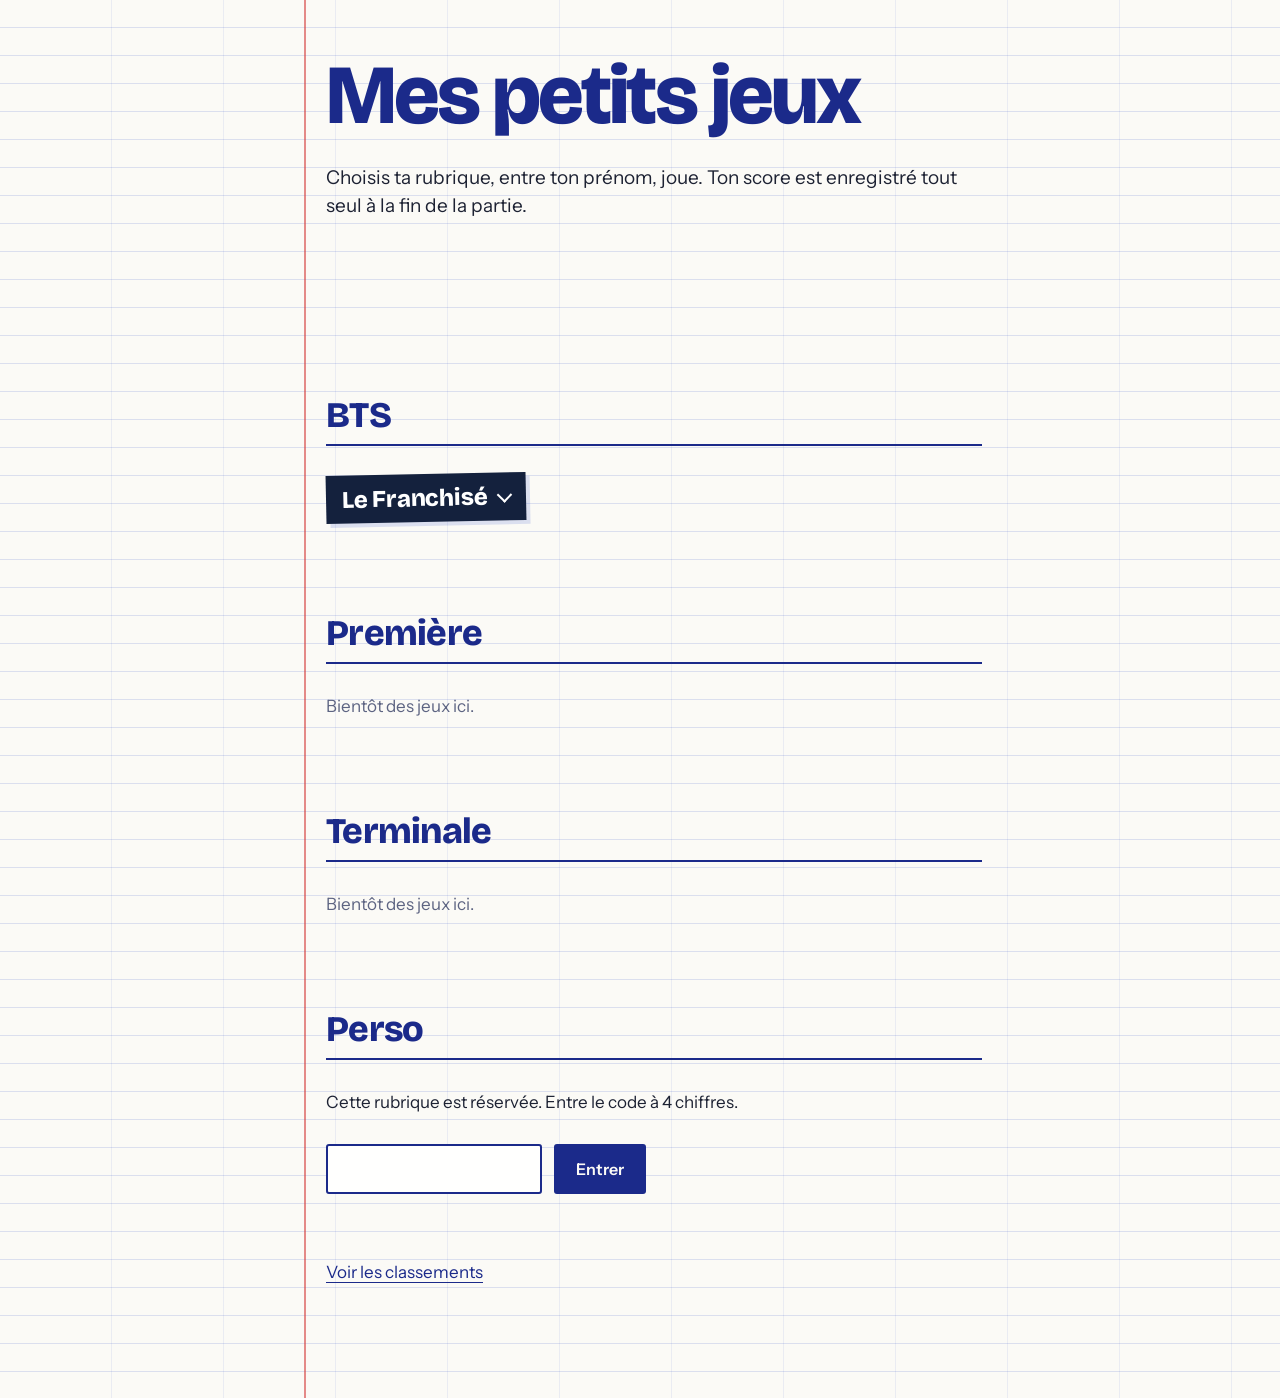
==== index.html @ 207099c4 "Les jeux se déroulent au clic sur leur nom Co-Authored-By: Claude Sonnet 5.5 <noreply@anthropic.com>" ====
<!doctype html>
<html lang="fr">
<head>
<meta charset="utf-8">
<meta name="viewport" content="width=device-width, initial-scale=1">
<title>Mes petits jeux</title>
<link rel="preconnect" href="https://fonts.googleapis.com">
<link rel="preconnect" href="https://fonts.gstatic.com" crossorigin>
<link rel="stylesheet" href="https://fonts.googleapis.com/css2?family=Bricolage+Grotesque:opsz,wght@12..96,800&family=Instrument+Sans:wght@400;600&display=swap">
<link rel="stylesheet" href="css/site.css">
</head>
<body>
<main class="page">
  <h1>Mes petits jeux</h1>
  <p class="lead">Choisis ta rubrique, entre ton prénom, joue. Ton score est enregistré tout seul à la fin de la partie.</p>
  <div class="tally" id="tally" aria-live="polite"></div>
  <div id="games"></div>
  <p class="note"><a href="classement.html">Voir les classements</a></p>
</main>

<script src="js/config.js"></script>
<script src="js/games.js"></script>
<script src="js/scores.js"></script>
<script src="js/access.js"></script>
<script>
(function () {
  "use strict";
  var esc = MesJeux.esc, root = document.getElementById("games");
  var total = 0, pending = 0;

  function podium(g, html) { var o = document.getElementById("top-" + g.id); if (o) o.innerHTML = html; }

  /* Traits de pointage : quatre barres et une barre en travers, par groupe de cinq */
  function tallyHTML(n) {
    var shown = Math.min(n, 50), groups = Math.floor(shown / 5), rest = shown % 5, h = "";
    function svg(bars, crossed) {
      var w = Math.max(bars, 1) * 10 + 6, s = '<svg viewBox="0 0 ' + w + ' 40" aria-hidden="true" fill="none" stroke="currentColor" stroke-width="2.4" stroke-linecap="round">';
      for (var i = 0; i < bars; i++) s += '<path d="M' + (5 + i * 10) + ' 3v34"/>';
      if (crossed) s += '<path d="M1 33L' + (w - 1) + ' 7"/>';
      return s + "</svg>";
    }
    for (var i = 0; i < groups; i++) h += svg(4, true);
    if (rest) h += svg(rest, false);
    return h + '<span class="count">' + n + " partie" + (n > 1 ? "s" : "") + " jouée" + (n > 1 ? "s" : "") + (n > 50 ? " (50 traits affichés)" : "") + "</span>";
  }

  /* Un jeu = son nom ; un clic déroule la description, le podium et le bouton Jouer */
  function gameBlock(g) {
    var d = document.createElement("details");
    d.className = "game";
    d.innerHTML =
      '<summary class="tag" style="--bg:' + g.bg + ';--fg:' + g.fg + '">' + esc(g.title) + '</summary>' +
      '<div class="game-body">' +
      '<p class="blurb">' + esc(g.blurb) + (g.codeHash ? ' <span class="small">Ce jeu demande un code.</span>' : "") + '</p>' +
      '<ol class="podium" id="top-' + esc(g.id) + '"><li><span class="empty">Chargement des scores…</span></li></ol>' +
      '<div class="row"><a class="btn" href="' + esc(g.file) + '">Jouer</a>' +
      '<a href="classement.html?game=' + encodeURIComponent(g.id) + '">Classement complet</a></div></div>';
    return d;
  }

  function lockBlock(s) {
    var box = document.createElement("div");
    box.className = "lock";
    box.innerHTML = '<p>Cette rubrique est réservée. Entre le code à ' + s.digits + ' chiffres.</p>' +
      '<form class="codeform"><input inputmode="numeric" pattern="[0-9]*" maxlength="' + s.digits + '" autocomplete="off" aria-label="Code de la rubrique ' + esc(s.title) + '">' +
      '<button class="btn" type="submit">Entrer</button></form><p class="err" role="alert"></p>';
    var input = box.querySelector("input"), err = box.querySelector(".err");
    box.querySelector("form").addEventListener("submit", function (e) {
      e.preventDefault();
      Access.tryCode("sec", s, input.value).then(function (ok) {
        if (ok) render(); else { err.textContent = "Code incorrect. Réessaie."; input.select(); }
      });
    });
    return box;
  }

  function loadScores(g) {
    pending++;
    MesJeux.list(g.id, 1000).then(function (rows) {
      total += rows.length;
      var top = MesJeux.bestPerPlayer(rows).slice(0, 3);
      if (!top.length) { podium(g, '<li><span class="empty">Aucune partie pour l’instant. Lance la première.</span></li>'); return; }
      podium(g, top.map(function (r, i) {
        return '<li><span class="rk">' + (i + 1) + '</span><span class="nm"><span>' + esc(r.player) + '</span></span><span class="sc">' + esc(Math.round(r.score)) + "</span></li>";
      }).join(""));
    }, function () {
      podium(g, '<li><span class="empty">Classement indisponible pour le moment.</span></li>');
    }).then(function () {
      if (--pending === 0 && total > 0) document.getElementById("tally").innerHTML = tallyHTML(total);
    });
  }

  function render() {
    root.innerHTML = ""; total = 0; pending = 0;
    document.getElementById("tally").innerHTML = "";
    var toLoad = [];
    Access.sections.forEach(function (s) {
      var wrap = document.createElement("section");
      wrap.className = "rubrique";
      wrap.innerHTML = '<h2 class="rubrique-title">' + esc(s.title) + "</h2>";
      root.appendChild(wrap);
      if (!Access.sectionOpen(s)) { wrap.appendChild(lockBlock(s)); return; }
      var list = Access.games.filter(function (g) { return g.section === s.id; });
      if (!list.length) { var p = document.createElement("p"); p.className = "soon"; p.textContent = "Bientôt des jeux ici."; wrap.appendChild(p); return; }
      list.forEach(function (g) { wrap.appendChild(gameBlock(g)); toLoad.push(g); });
    });
    if (!MesJeux.ready()) {
      toLoad.forEach(function (g) { podium(g, '<li><span class="empty">Les classements ne sont pas encore branchés.</span></li>'); });
      return;
    }
    toLoad.forEach(loadScores);
  }
  render();
})();
</script>
</body>
</html>
---- css/site.css ----
/* Cahier à carreaux Seyès : lignes bleues, marge rouge, surligneur jaune. */
:root {
  --paper: #fbfaf6;
  --card: #fffffe;
  --ink: #1b2a8a;
  --text: #1d2233;
  --muted: #5d6482;
  --rule: rgba(60, 90, 200, .17);
  --rule2: rgba(60, 90, 200, .09);
  --margin: rgba(214, 64, 64, .6);
  --hit: #ffe58a;
  --f-display: "Bricolage Grotesque", "Arial Black", system-ui, sans-serif;
  --f-body: "Instrument Sans", system-ui, -apple-system, "Segoe UI", sans-serif;
  color-scheme: light;
}
@media (prefers-color-scheme: dark) {
  :root {
    --paper: #10152b; --card: #161d3b; --ink: #a9baff; --text: #e9ecf8; --muted: #9aa3c7;
    --rule: rgba(140, 165, 255, .16); --rule2: rgba(140, 165, 255, .08);
    --margin: rgba(255, 120, 120, .55); --hit: #5a4a0c;
    color-scheme: dark;
  }
}
* { box-sizing: border-box; }
body {
  margin: 0; color: var(--text); background-color: var(--paper);
  font: 17px/28px var(--f-body);
  background-image:
    repeating-linear-gradient(to bottom, transparent 0 27px, var(--rule) 27px 28px),
    repeating-linear-gradient(to right, transparent 0 111px, var(--rule2) 111px 112px);
}
.page { position: relative; max-width: 720px; margin: 0 auto; padding: 56px 18px 112px 46px; }
.page::before { content: ""; position: absolute; top: 0; bottom: 0; left: 24px; width: 2px; background: var(--margin); }
h1, h2, h3 { font-family: var(--f-display); margin: 0; letter-spacing: -.02em; text-wrap: balance; }
h1 { font-weight: 800; font-size: clamp(46px, 13vw, 84px); line-height: .95; letter-spacing: -.035em; color: var(--ink); }
h2 { font-weight: 800; font-size: 28px; line-height: 56px; }
p { margin: 0 0 28px; max-width: 58ch; }
a { color: var(--ink); text-underline-offset: 4px; }
a:focus-visible, button:focus-visible { outline: 3px solid var(--ink); outline-offset: 3px; }
.lead { margin-top: 28px; font-size: 19px; }
.small { font-size: 15px; line-height: 28px; color: var(--muted); }

.btn {
  display: inline-block; font: 600 16px/46px var(--f-body); padding: 0 22px; border: 0; border-radius: 3px;
  background: var(--ink); color: var(--paper); text-decoration: none; cursor: pointer;
}
.btn:hover { filter: brightness(1.12); }
.btn.ghost { background: transparent; color: var(--ink); box-shadow: inset 0 0 0 2px var(--ink); }
.row { display: flex; flex-wrap: wrap; gap: 14px 22px; align-items: center; }

/* Décompte des parties : traits de pointage par groupes de cinq */
.tally { display: flex; flex-wrap: wrap; align-items: flex-end; gap: 10px 18px; min-height: 56px; margin: 0 0 28px; color: var(--ink); }
.tally svg { height: 40px; width: auto; }
.tally .count { font: 600 15px/28px var(--f-body); color: var(--muted); }

/* Rubriques */
.rubrique { margin-top: 84px; }
.rubrique-title { font-weight: 800; font-size: 36px; line-height: 56px; color: var(--ink); border-bottom: 2px solid var(--ink); }
.soon { margin: 28px 0 0; color: var(--muted); }
.lock { margin-top: 28px; }
.codeform { display: flex; gap: 12px; flex-wrap: wrap; margin: 0; }
.codeform input { font: 800 24px/46px var(--f-display); letter-spacing: .3em; text-align: center; width: 9em; max-width: 100%; padding: 0 12px; border: 2px solid var(--ink); border-radius: 3px; background: var(--card); color: var(--text); }
.err { min-height: 28px; margin: 8px 0 0; color: #b3261e; font-size: 15px; }
@media (prefers-color-scheme: dark) { .err { color: #ff8a80; } }

/* Une entrée par jeu : le nom seul, qui se déroule au clic */
.game { margin-top: 28px; }
.tag {
  display: inline-flex; align-items: center; gap: 12px; margin: 0; padding: 0 16px; cursor: pointer; list-style: none;
  font: 800 24px/48px var(--f-display); letter-spacing: -.01em;
  background: var(--bg); color: var(--fg); transform: rotate(-1.2deg);
  box-shadow: 4px 4px 0 var(--rule);
}
.tag::-webkit-details-marker { display: none; }
.tag::after { content: ""; width: 9px; height: 9px; margin-top: -4px; border: solid currentColor; border-width: 0 2.5px 2.5px 0; transform: rotate(45deg); transition: transform .15s; }
.game[open] > .tag::after { margin-top: 4px; transform: rotate(-135deg); }
.tag:focus-visible { outline: 3px solid var(--ink); outline-offset: 4px; }
.game-body { padding-top: 0; }
.game .blurb { margin: 28px 0; }
.podium { list-style: none; margin: 0 0 28px; padding: 0; }
.podium li { display: grid; grid-template-columns: 34px 1fr auto; gap: 8px; align-items: baseline; line-height: 28px; }
.podium .rk { font: 800 17px/28px var(--f-display); color: var(--muted); }
.podium .nm { overflow-wrap: anywhere; font-weight: 600; }
.podium li:first-child .nm span { background: linear-gradient(transparent 52%, var(--hit) 52%); padding: 0 3px; margin-left: -3px; }
.podium .sc { font: 800 20px/28px var(--f-display); font-variant-numeric: tabular-nums; }
.podium .empty { display: block; color: var(--muted); }

/* Classement complet */
.tabs { display: flex; flex-wrap: wrap; gap: 10px; margin: 28px 0; }
.tab {
  font: 600 16px/42px var(--f-body); padding: 0 18px; border-radius: 3px; cursor: pointer;
  background: transparent; color: var(--ink); border: 2px solid var(--ink);
}
.tab[aria-pressed="true"] { background: var(--ink); color: var(--paper); }
.mode { display: flex; flex-wrap: wrap; gap: 6px 22px; margin: 0 0 28px; }
.mode label { cursor: pointer; }
.mode input { accent-color: var(--ink); margin-right: 6px; }
.board { width: 100%; border-collapse: collapse; background: var(--card); }
.board th { text-align: left; font: 600 14px/28px var(--f-body); color: var(--muted); padding: 8px 10px; border-bottom: 2px solid var(--ink); }
.board td { padding: 10px; border-bottom: 1px solid var(--rule); vertical-align: baseline; }
.board .rk { width: 44px; font: 800 17px/28px var(--f-display); color: var(--muted); }
.board .num { text-align: right; font: 800 20px/28px var(--f-display); font-variant-numeric: tabular-nums; white-space: nowrap; }
.board .nm { font-weight: 600; overflow-wrap: anywhere; }
.board .sub { display: block; font-size: 14px; line-height: 22px; color: var(--muted); font-weight: 400; }
.board tr:first-child .nm .who { background: linear-gradient(transparent 52%, var(--hit) 52%); padding: 0 3px; margin-left: -3px; }
.note { margin: 28px 0 0; color: var(--muted); }

@media (prefers-reduced-motion: reduce) { * { scroll-behavior: auto !important; transition: none !important; } }
@media (max-width: 480px) { .page { padding-left: 40px; padding-right: 14px; } .page::before { left: 20px; } }
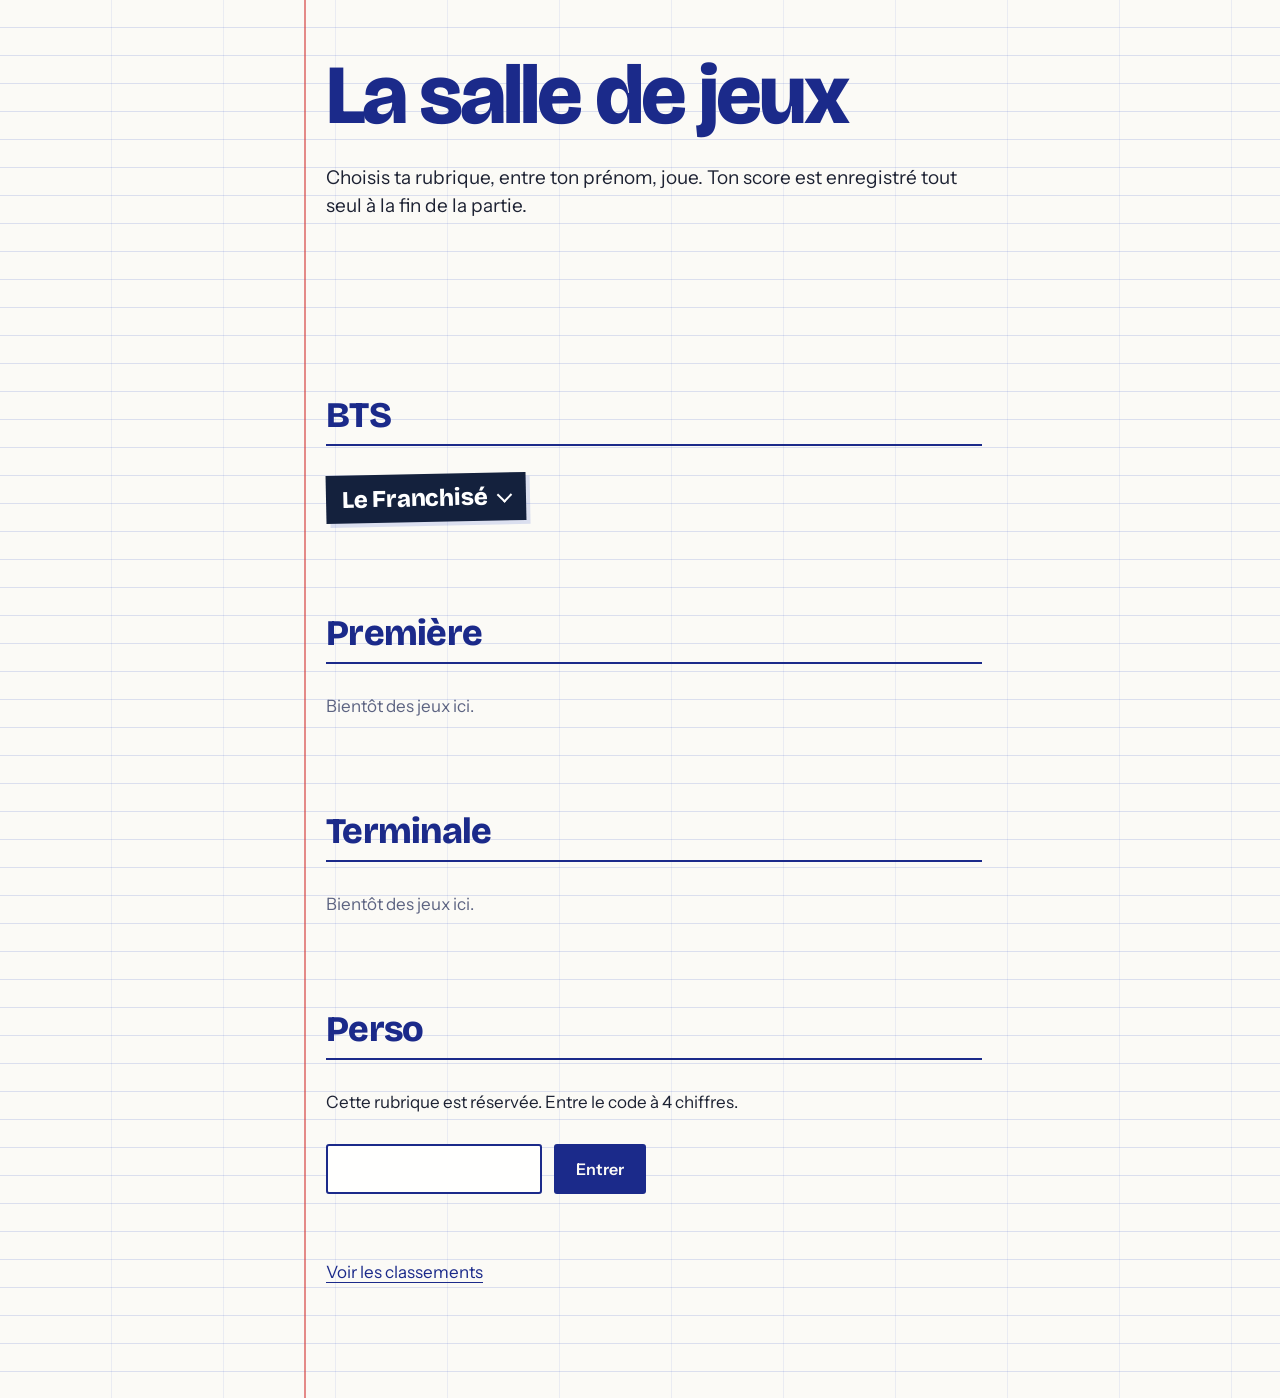
==== commit 09889629: "Renomme le site « La salle de jeux » Co-Authored-By: Claude Sonnet 5.5 <noreply@anthropic.com> Claud" ====
--- a/index.html
+++ b/index.html
@@ -3,7 +3,7 @@
 <head>
 <meta charset="utf-8">
 <meta name="viewport" content="width=device-width, initial-scale=1">
-<title>Mes petits jeux</title>
+<title>La salle de jeux</title>
 <link rel="preconnect" href="https://fonts.googleapis.com">
 <link rel="preconnect" href="https://fonts.gstatic.com" crossorigin>
 <link rel="stylesheet" href="https://fonts.googleapis.com/css2?family=Bricolage+Grotesque:opsz,wght@12..96,800&family=Instrument+Sans:wght@400;600&display=swap">
@@ -11,16 +11,19 @@
 </head>
 <body>
 <main class="page">
-  <h1>Mes petits jeux</h1>
+  <h1>La salle de jeux</h1>
   <p class="lead">Choisis ta rubrique, entre ton prénom, joue. Ton score est enregistré tout seul à la fin de la partie.</p>
   <div class="tally" id="tally" aria-live="polite"></div>
   <div id="games"></div>
   <p class="note"><a href="classement.html">Voir les classements</a></p>
 </main>
 
+<script src="js/qrcode.js"></script>
+<script src="js/codes.js"></script>
 <script src="js/config.js"></script>
 <script src="js/games.js"></script>
 <script src="js/scores.js"></script>
+<script src="js/endings.js"></script>
 <script src="js/access.js"></script>
 <script>
 (function () {
@@ -54,7 +57,68 @@
       '<p class="blurb">' + esc(g.blurb) + (g.codeHash ? ' <span class="small">Ce jeu demande un code.</span>' : "") + '</p>' +
       '<ol class="podium" id="top-' + esc(g.id) + '"><li><span class="empty">Chargement des scores…</span></li></ol>' +
       '<div class="row"><a class="btn" href="' + esc(g.file) + '">Jouer</a>' +
-      '<a href="classement.html?game=' + encodeURIComponent(g.id) + '">Classement complet</a></div></div>';
+      '<a href="classement.html?game=' + encodeURIComponent(g.id) + '">Classement complet</a></div>' +
+      qrBlock(g) + '</div>';
+    return d;
+  }
+
+  /* QR code du jeu : il ouvre directement la page du jeu (adresse complète, calculée depuis celle du site) */
+  function qrBlock(g) {
+    if (typeof qrcode !== "function") return "";
+    try {
+      var url = new URL(g.file, location.href).href;
+      var qr = qrcode(0, "M");
+      qr.addData(url);
+      qr.make();
+      var svg = qr.createSvgTag({ cellSize: 4, margin: 16, scalable: true, alt: "QR code pour ouvrir " + g.title });
+      return '<figure class="qr">' + svg + '<figcaption>Scanne pour jouer<span class="small"> · ' + esc(g.title) + '</span></figcaption></figure>';
+    } catch (e) { return ""; }
+  }
+
+  /* Page « Les codes » (rubrique Perso) : menu déroulant fermé par un code à 6 chiffres.
+     La liste est chiffrée dans js/codes.js ; elle n'est déchiffrée que dans la mémoire de la page,
+     le code saisi n'est jamais enregistré (il faut le retaper à chaque visite). */
+  function b64(s) { return Uint8Array.from(atob(s), function (c) { return c.charCodeAt(0); }); }
+  function decryptCodes(pass) {
+    var C = window.MESJEUX_CODES;
+    if (!C || !(window.crypto && crypto.subtle)) return Promise.reject(new Error("indisponible"));
+    return crypto.subtle.importKey("raw", new TextEncoder().encode(pass), "PBKDF2", false, ["deriveKey"]).then(function (base) {
+      return crypto.subtle.deriveKey({ name: "PBKDF2", salt: b64(C.salt), iterations: C.iter, hash: "SHA-256" }, base, { name: "AES-GCM", length: 256 }, false, ["decrypt"]);
+    }).then(function (key) {
+      return crypto.subtle.decrypt({ name: "AES-GCM", iv: b64(C.iv) }, key, b64(C.data));
+    }).then(function (buf) { return JSON.parse(new TextDecoder().decode(buf)); });
+  }
+
+  function codesBlock() {
+    var d = document.createElement("details");
+    d.className = "game";
+    d.innerHTML =
+      '<summary class="tag" style="--bg:#7a1f1f;--fg:#ffffff">Les codes</summary>' +
+      '<div class="game-body"><div class="codes-lock">' +
+      '<p class="blurb">Cette page est protégée. Entre le code à 6 chiffres.</p>' +
+      '<form class="codeform"><input inputmode="numeric" pattern="[0-9]*" maxlength="6" autocomplete="off" aria-label="Code de la page des codes">' +
+      '<button class="btn" type="submit">Voir les codes</button></form><p class="err" role="alert"></p></div>' +
+      '<div class="codes-list" hidden></div></div>';
+    var form = d.querySelector("form"), input = d.querySelector("input"), err = d.querySelector(".err");
+    form.addEventListener("submit", function (e) {
+      e.preventDefault();
+      if (!/^\d{6}$/.test(input.value)) { err.textContent = "Le code fait 6 chiffres."; return; }
+      err.textContent = "Vérification…";
+      decryptCodes(input.value).then(function (data) {
+        var list = d.querySelector(".codes-list");
+        list.innerHTML = '<p class="blurb">Les codes d’accès des jeux. Les majuscules n’ont pas d’importance.</p><dl class="codes">' +
+          data.items.map(function (it) { return "<dt>" + esc(it.t) + "</dt><dd>" + esc(it.c) + "</dd>"; }).join("") + "</dl>" +
+          '<button class="btn ghost" type="button">Masquer</button>';
+        list.querySelector("button").addEventListener("click", function () {
+          list.hidden = true; list.innerHTML = ""; input.value = ""; err.textContent = "";
+          d.querySelector(".codes-lock").hidden = false;
+        });
+        d.querySelector(".codes-lock").hidden = true; list.hidden = false;
+        input.value = "";
+      }, function () {
+        err.textContent = "Code incorrect. Réessaie."; input.select();
+      });
+    });
     return d;
   }
 
@@ -78,10 +142,10 @@
     pending++;
     MesJeux.list(g.id, 1000).then(function (rows) {
       total += rows.length;
-      var top = MesJeux.bestPerPlayer(rows).slice(0, 3);
+      var top = g.rank === "endings" ? Endings.rank(rows).slice(0, 3).map(function (o) { return { player: o.player, score: o.count }; }) : rows.slice(0, 3);
       if (!top.length) { podium(g, '<li><span class="empty">Aucune partie pour l’instant. Lance la première.</span></li>'); return; }
       podium(g, top.map(function (r, i) {
-        return '<li><span class="rk">' + (i + 1) + '</span><span class="nm"><span>' + esc(r.player) + '</span></span><span class="sc">' + esc(Math.round(r.score)) + "</span></li>";
+        return '<li><span class="rk">' + (i + 1) + '</span><span class="nm"><span>' + esc(r.player) + '</span></span><span class="sc">' + esc(Math.round(r.score)) + esc(g.unit || "") + "</span></li>";
       }).join(""));
     }, function () {
       podium(g, '<li><span class="empty">Classement indisponible pour le moment.</span></li>');
@@ -103,6 +167,7 @@
       var list = Access.games.filter(function (g) { return g.section === s.id; });
       if (!list.length) { var p = document.createElement("p"); p.className = "soon"; p.textContent = "Bientôt des jeux ici."; wrap.appendChild(p); return; }
       list.forEach(function (g) { wrap.appendChild(gameBlock(g)); toLoad.push(g); });
+      if (s.id === "perso" && window.MESJEUX_CODES) wrap.appendChild(codesBlock());
     });
     if (!MesJeux.ready()) {
       toLoad.forEach(function (g) { podium(g, '<li><span class="empty">Les classements ne sont pas encore branchés.</span></li>'); });
--- a/css/site.css
+++ b/css/site.css
@@ -85,6 +85,18 @@
 .podium .sc { font: 800 20px/28px var(--f-display); font-variant-numeric: tabular-nums; }
 .podium .empty { display: block; color: var(--muted); }
 
+/* QR code du jeu : toujours noir sur blanc (même en mode sombre) pour rester lisible au scan */
+.qr { margin: 28px 0 0; width: 196px; }
+.qr svg { display: block; width: 196px; height: 196px; border: 2px solid var(--ink); border-radius: 3px; background: #fff; }
+.qr figcaption { margin-top: 8px; font: 600 15px/22px var(--f-body); color: var(--ink); }
+.qr .small { font-weight: 400; display: block; line-height: 22px; }
+
+/* Page « Les codes » (Perso) */
+.codes-lock[hidden], .codes-list[hidden] { display: none; }
+.codes { margin: 0 0 28px; display: grid; grid-template-columns: minmax(0, 1fr) auto; gap: 0 18px; align-items: baseline; }
+.codes dt { font-weight: 600; overflow-wrap: anywhere; border-bottom: 1px solid var(--rule); padding: 4px 0; }
+.codes dd { margin: 0; font: 800 22px/28px var(--f-display); letter-spacing: .08em; border-bottom: 1px solid var(--rule); padding: 4px 0; color: var(--ink); text-align: right; }
+
 /* Classement complet */
 .tabs { display: flex; flex-wrap: wrap; gap: 10px; margin: 28px 0; }
 .tab {
@@ -93,6 +105,8 @@
 }
 .tab[aria-pressed="true"] { background: var(--ink); color: var(--paper); }
 .mode { display: flex; flex-wrap: wrap; gap: 6px 22px; margin: 0 0 28px; }
+.mode[hidden] { display: none; }
+.mode select { font: inherit; padding: 4px 8px; border: 2px solid var(--ink); border-radius: 3px; background: var(--card); color: var(--text); }
 .mode label { cursor: pointer; }
 .mode input { accent-color: var(--ink); margin-right: 6px; }
 .board { width: 100%; border-collapse: collapse; background: var(--card); }
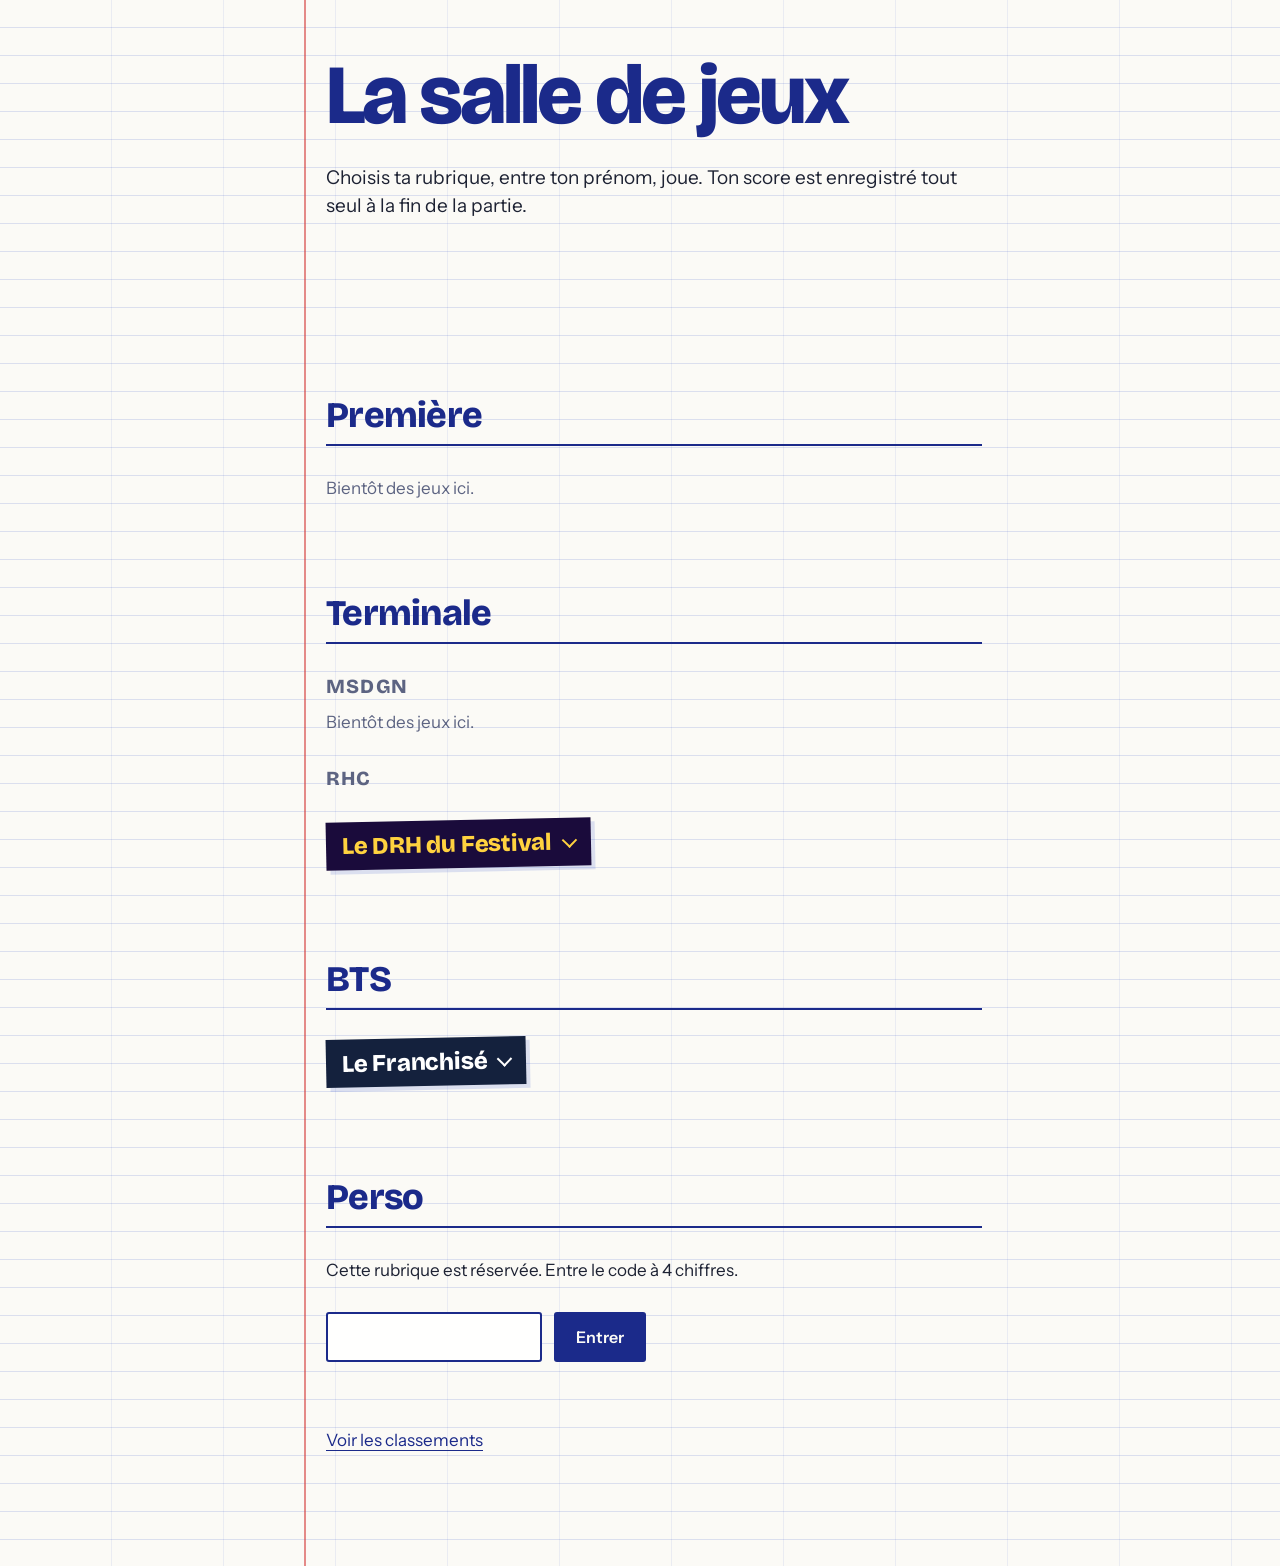
==== commit 241534a4: "Terminale : sous-catégories MSDGN et RHC Co-Authored-By: Claude Sonnet 5.5 <noreply@anthropic.com> C" ====
--- a/index.html
+++ b/index.html
@@ -166,7 +166,17 @@
       if (!Access.sectionOpen(s)) { wrap.appendChild(lockBlock(s)); return; }
       var list = Access.games.filter(function (g) { return g.section === s.id; });
       if (!list.length) { var p = document.createElement("p"); p.className = "soon"; p.textContent = "Bientôt des jeux ici."; wrap.appendChild(p); return; }
-      list.forEach(function (g) { wrap.appendChild(gameBlock(g)); toLoad.push(g); });
+      var add = function (g) { wrap.appendChild(gameBlock(g)); toLoad.push(g); };
+      if (s.subs && s.subs.length) {
+        /* Sous-catégories (ex. Terminale : MSDGN, RHC) ; les jeux sans sous-catégorie passent en premier */
+        list.filter(function (g) { return !g.sub; }).forEach(add);
+        s.subs.forEach(function (sub) {
+          var h = document.createElement("h3"); h.className = "sub-title"; h.textContent = sub.title; wrap.appendChild(h);
+          var inSub = list.filter(function (g) { return g.sub === sub.id; });
+          if (!inSub.length) { var q = document.createElement("p"); q.className = "soon"; q.textContent = "Bientôt des jeux ici."; wrap.appendChild(q); }
+          inSub.forEach(add);
+        });
+      } else list.forEach(add);
       if (s.id === "perso" && window.MESJEUX_CODES) wrap.appendChild(codesBlock());
     });
     if (!MesJeux.ready()) {
--- a/css/site.css
+++ b/css/site.css
@@ -57,6 +57,8 @@
 .rubrique { margin-top: 84px; }
 .rubrique-title { font-weight: 800; font-size: 36px; line-height: 56px; color: var(--ink); border-bottom: 2px solid var(--ink); }
 .soon { margin: 28px 0 0; color: var(--muted); }
+.sub-title { margin: 28px 0 8px; font-weight: 800; font-size: 20px; letter-spacing: .06em; text-transform: uppercase; color: var(--muted); }
+.sub-title + .soon { margin-top: 4px; }
 .lock { margin-top: 28px; }
 .codeform { display: flex; gap: 12px; flex-wrap: wrap; margin: 0; }
 .codeform input { font: 800 24px/46px var(--f-display); letter-spacing: .3em; text-align: center; width: 9em; max-width: 100%; padding: 0 12px; border: 2px solid var(--ink); border-radius: 3px; background: var(--card); color: var(--text); }
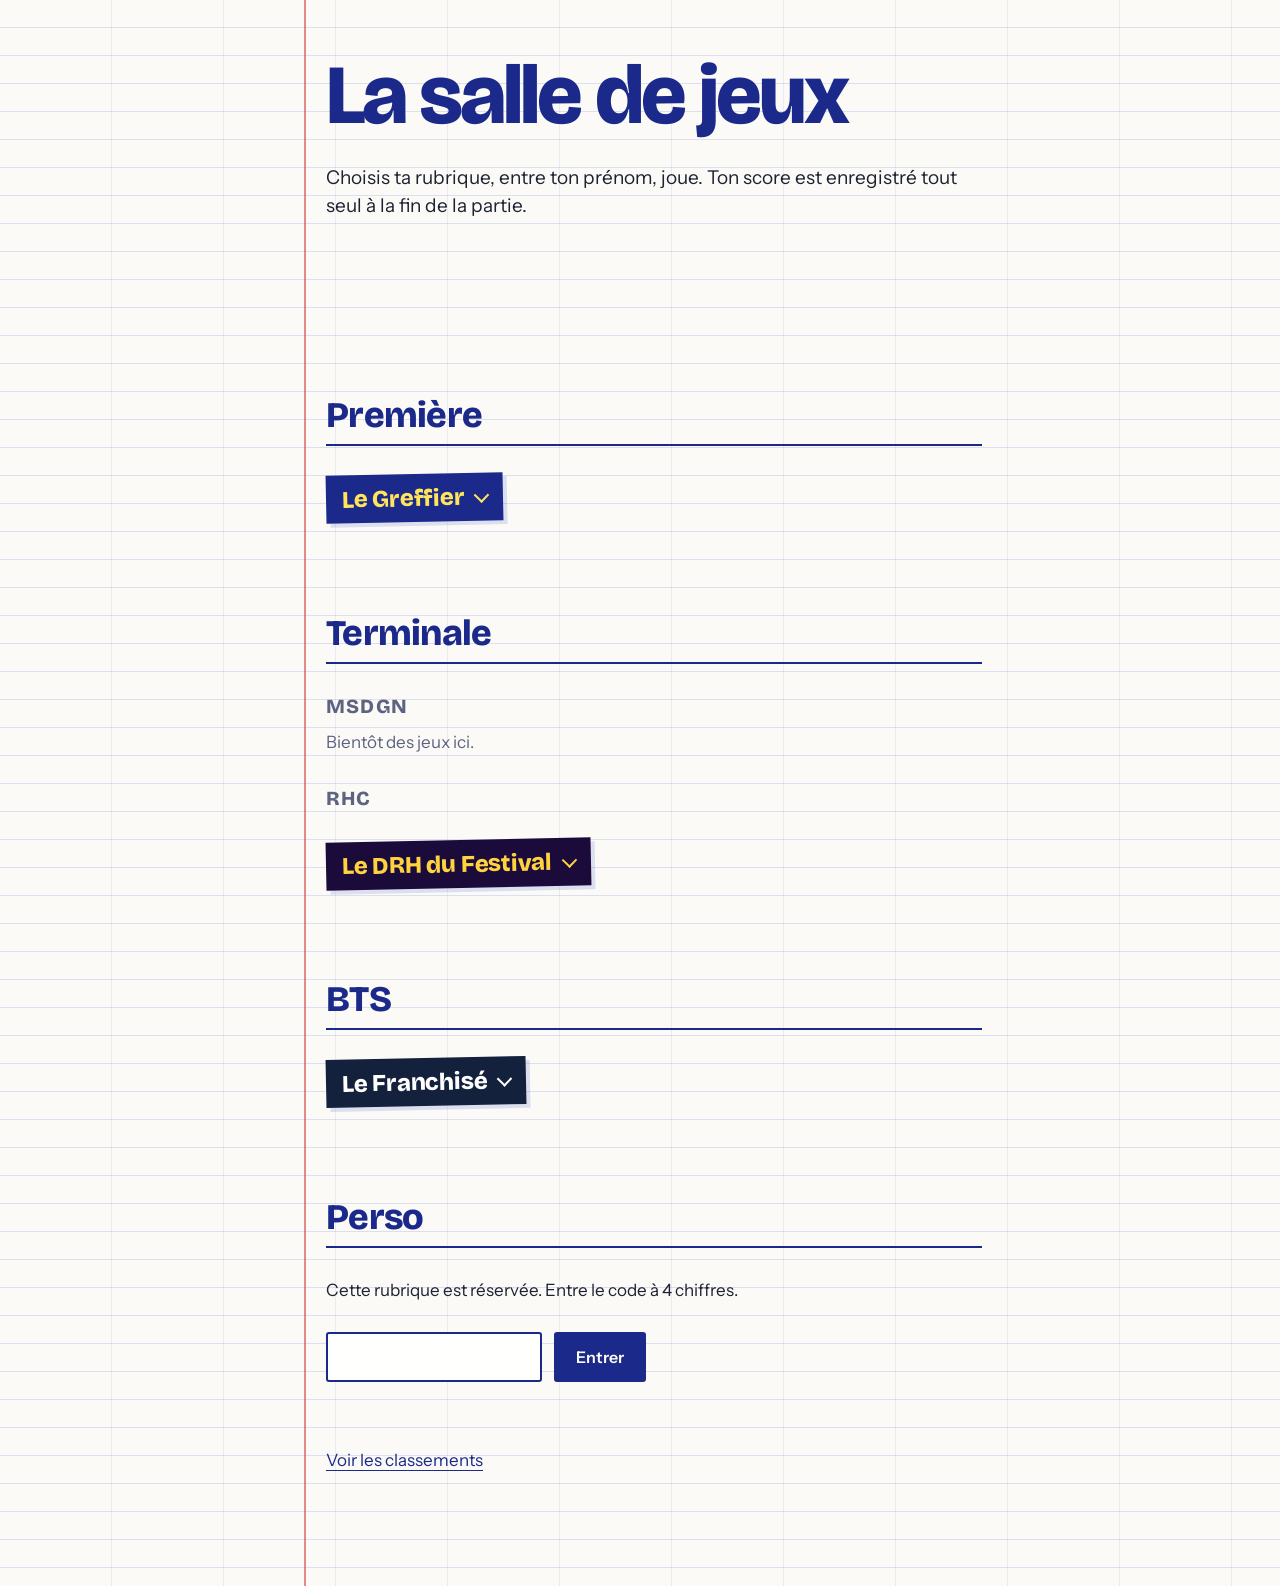
==== commit 2de8156b: "Nouveau jeu : Le Greffier (Première), code de jeu, notes sur 10 enregistrées Co-Authored-By: Claude " ====
--- a/index.html
+++ b/index.html
@@ -145,7 +145,7 @@
       var top = g.rank === "endings" ? Endings.rank(rows).slice(0, 3).map(function (o) { return { player: o.player, score: o.count }; }) : rows.slice(0, 3);
       if (!top.length) { podium(g, '<li><span class="empty">Aucune partie pour l’instant. Lance la première.</span></li>'); return; }
       podium(g, top.map(function (r, i) {
-        return '<li><span class="rk">' + (i + 1) + '</span><span class="nm"><span>' + esc(r.player) + '</span></span><span class="sc">' + esc(Math.round(r.score)) + esc(g.unit || "") + "</span></li>";
+        return '<li><span class="rk">' + (i + 1) + '</span><span class="nm"><span>' + esc(r.player) + '</span></span><span class="sc">' + esc(g.fmt ? g.fmt(r.score) : Math.round(r.score)) + esc(g.unit || "") + "</span></li>";
       }).join(""));
     }, function () {
       podium(g, '<li><span class="empty">Classement indisponible pour le moment.</span></li>');
